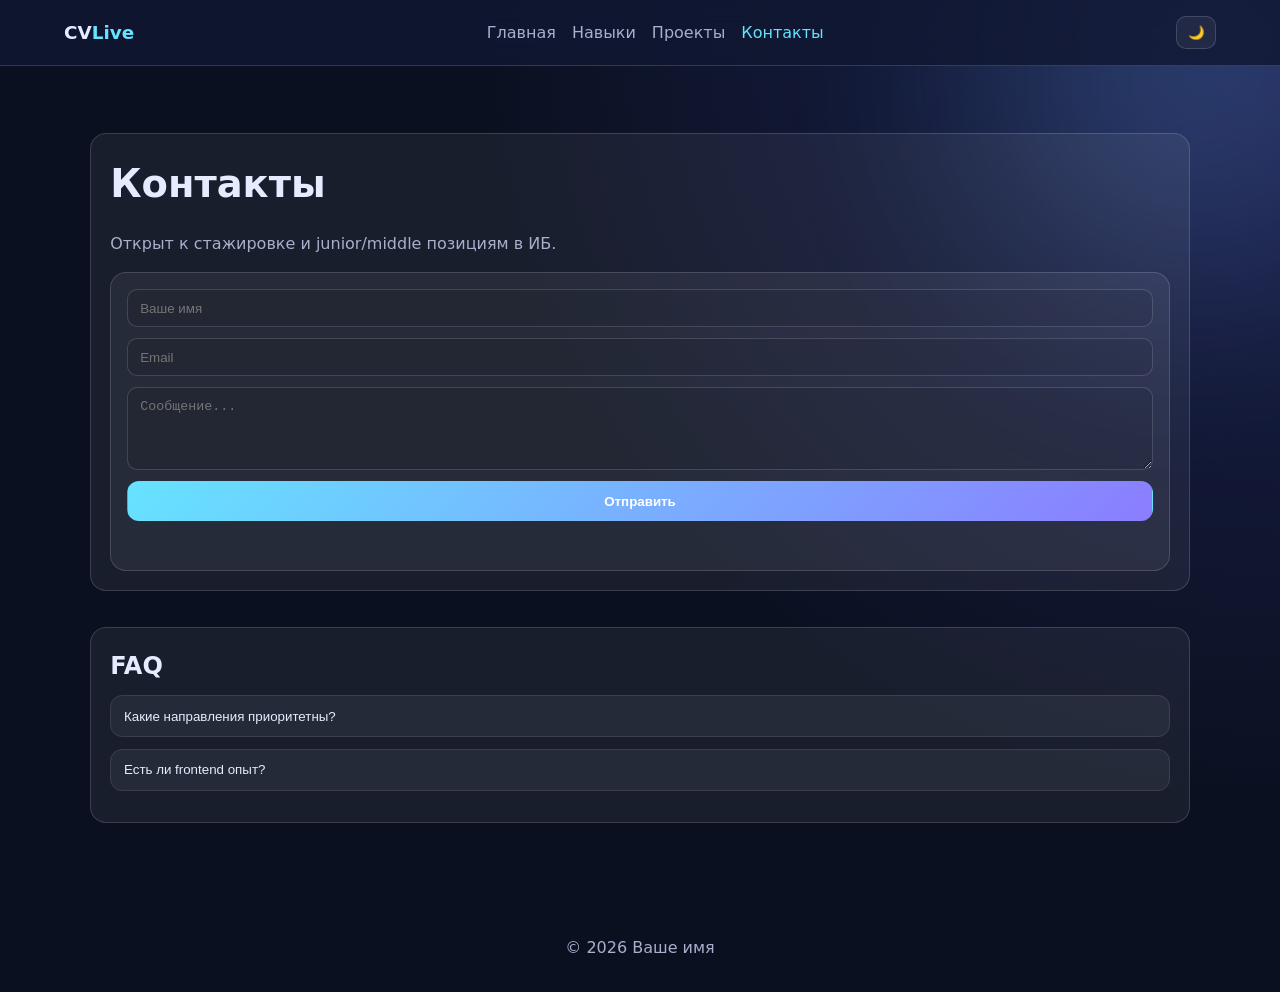
==== contact.html @ aeaad743 "Initial resume website with multilingual UI and project showcase. Co-authored-by: Cursor <cursoragen" ====
<!doctype html>
<html lang="ru">
  <head>
    <meta charset="UTF-8" />
    <meta name="viewport" content="width=device-width, initial-scale=1.0" />
    <title>Контакты | CV Live</title>
    <meta name="theme-color" content="#0b1020" />
    <link rel="manifest" href="manifest.webmanifest" />
    <link rel="icon" href="assets/avatar.svg" type="image/svg+xml" />
    <link rel="stylesheet" href="styles.css" />
  </head>
  <body>
    <div class="background-glow"></div>
    <header class="header">
      <a href="index.html" class="logo">CV<span>Live</span></a>
      <nav class="nav">
        <a href="index.html">Главная</a>
        <a href="skills.html">Навыки</a>
        <a href="projects.html">Проекты</a>
        <a class="active" href="contact.html">Контакты</a>
      </nav>
      <button id="themeToggle" class="theme-toggle" aria-label="Сменить тему">🌙</button>
    </header>

    <main>
      <section class="section reveal">
        <h1>Контакты</h1>
        <p class="hero-text">Открыт к стажировке и junior/middle позициям в ИБ.</p>
        <form id="contactForm" class="contact-form">
          <input type="text" id="name" placeholder="Ваше имя" required />
          <input type="email" id="email" placeholder="Email" required />
          <textarea id="message" rows="4" placeholder="Сообщение..." required></textarea>
          <button class="btn btn-primary" type="submit">Отправить</button>
          <p class="form-status" id="formStatus" aria-live="polite"></p>
        </form>
      </section>

      <section class="section reveal">
        <h2>FAQ</h2>
        <div class="faq-item">
          <button class="faq-btn">Какие направления приоритетны?</button>
          <div class="faq-body">Pentest, AppSec и SOC роли с практическими задачами.</div>
        </div>
        <div class="faq-item">
          <button class="faq-btn">Есть ли frontend опыт?</button>
          <div class="faq-body">Да, умею закрывать secure UI/UX и связку с backend/API.</div>
        </div>
      </section>
    </main>

    <footer class="footer">© <span id="year"></span> Ваше имя</footer>
    <script src="script.js"></script>
  </body>
</html>
---- styles.css ----
:root {
  --bg: #0b1020;
  --bg-soft: #111833;
  --text: #e6ecff;
  --muted: #a8b0cc;
  --accent: #66e3ff;
  --accent-2: #8b7dff;
  --card: rgba(255, 255, 255, 0.06);
  --border: rgba(255, 255, 255, 0.15);
}

body.light {
  --bg: #f5f8ff;
  --bg-soft: #ffffff;
  --text: #18213d;
  --muted: #566188;
  --accent: #0074ff;
  --accent-2: #6f45ff;
  --card: rgba(0, 70, 170, 0.06);
  --border: rgba(0, 70, 170, 0.16);
}

* {
  box-sizing: border-box;
}

html {
  scroll-behavior: smooth;
}

body {
  margin: 0;
  font-family: Inter, system-ui, sans-serif;
  background: radial-gradient(circle at top right, #1b2350 0, var(--bg) 50%);
  color: var(--text);
  line-height: 1.6;
  min-height: 100vh;
  overflow-x: hidden;
}

body.light {
  background: linear-gradient(180deg, #e9f2ff, #f7f9ff 45%, #f5f8ff);
}

.background-glow {
  position: fixed;
  width: 400px;
  height: 400px;
  border-radius: 50%;
  background: linear-gradient(135deg, var(--accent), var(--accent-2));
  filter: blur(120px);
  opacity: 0.22;
  top: -120px;
  right: -120px;
  pointer-events: none;
}

.glow-2 {
  top: auto;
  bottom: -140px;
  left: -120px;
  right: auto;
  opacity: 0.16;
}

.noise {
  position: fixed;
  inset: 0;
  pointer-events: none;
  opacity: 0.06;
  background-image: radial-gradient(circle, #fff 1px, transparent 1px);
  background-size: 3px 3px;
}

.header {
  position: sticky;
  top: 0;
  z-index: 10;
  display: flex;
  align-items: center;
  justify-content: space-between;
  padding: 1rem 5vw;
  backdrop-filter: blur(12px);
  background: color-mix(in srgb, var(--bg-soft) 82%, transparent);
  border-bottom: 1px solid var(--border);
}

.logo {
  font-weight: 800;
  font-size: 1.15rem;
  text-decoration: none;
  color: var(--text);
}

.logo span {
  color: var(--accent);
}

.nav {
  display: flex;
  gap: 1rem;
}

.nav a {
  color: var(--muted);
  text-decoration: none;
  font-weight: 500;
}

.nav a.active {
  color: var(--accent);
}

.nav a:hover {
  color: var(--accent);
}

.theme-toggle {
  border: 1px solid var(--border);
  background: var(--card);
  color: var(--text);
  border-radius: 10px;
  padding: 0.5rem 0.65rem;
  cursor: pointer;
}

.lang-select-wrap {
  display: flex;
  align-items: center;
  gap: 0.4rem;
  border: 1px solid var(--border);
  border-radius: 10px;
  padding: 0.35rem 0.45rem;
  background: var(--card);
}

.lang-select-wrap select {
  border: 1px solid var(--border);
  border-radius: 8px;
  background: transparent;
  color: var(--text);
  padding: 0.25rem 0.4rem;
  min-width: 120px;
}

main {
  width: min(1100px, 92vw);
  margin: 0 auto;
  padding: 2rem 0 5rem;
}

.hero {
  display: grid;
  grid-template-columns: 1.25fr 1fr;
  gap: 1.2rem;
  align-items: center;
  margin-top: 1rem;
}

.kicker {
  color: var(--accent);
  font-weight: 700;
  text-transform: uppercase;
  letter-spacing: 0.12em;
  font-size: 0.78rem;
}

h1,
h2,
h3 {
  margin: 0 0 0.6rem;
}

h1 {
  font-size: clamp(1.9rem, 3vw, 3.2rem);
}

.accent {
  color: var(--accent);
}

.hero-text {
  max-width: 65ch;
  color: var(--muted);
}

.cta-group {
  display: flex;
  gap: 0.8rem;
  margin-top: 1rem;
}

.btn {
  border-radius: 12px;
  padding: 0.7rem 1rem;
  text-decoration: none;
  font-weight: 600;
  border: 1px solid transparent;
  transition: transform 0.2s ease, box-shadow 0.2s ease;
}

.btn:hover {
  transform: translateY(-1px);
}

.btn-primary {
  background: linear-gradient(135deg, var(--accent), var(--accent-2));
  color: white;
}

.btn-ghost {
  color: var(--text);
  border-color: var(--border);
  background: transparent;
  cursor: pointer;
}

.stats-card,
.section,
.project-card,
.contact-form {
  background: var(--card);
  border: 1px solid var(--border);
  border-radius: 16px;
}

.stats-card {
  padding: 1rem;
}

.floating-card {
  transform-style: preserve-3d;
  transition: transform 0.2s ease;
}

.avatar {
  width: 100%;
  max-width: 180px;
  display: block;
  margin: 0 auto 0.8rem;
  border-radius: 18px;
  border: 1px solid var(--border);
  background: linear-gradient(160deg, rgba(255, 255, 255, 0.08), transparent);
}

.stats-card ul {
  margin: 0;
  padding-left: 1rem;
}

.section {
  margin-top: 2.2rem;
  padding: 1.2rem;
}

.ticker-wrap {
  overflow: hidden;
  border: 1px solid var(--border);
  border-radius: 14px;
  background: var(--card);
}

.ticker-track {
  display: flex;
  gap: 0.7rem;
  width: max-content;
  padding: 0.8rem;
  animation: tickerMove 24s linear infinite;
}

.ticker-track span {
  border: 1px solid var(--border);
  border-radius: 999px;
  padding: 0.4rem 0.8rem;
  background: rgba(255, 255, 255, 0.05);
  white-space: nowrap;
}

.ticker-wrap:hover .ticker-track {
  animation-play-state: paused;
}

.filters {
  display: flex;
  flex-wrap: wrap;
  gap: 0.55rem;
  margin-bottom: 0.9rem;
}

.chip {
  border: 1px solid var(--border);
  background: transparent;
  color: var(--text);
  border-radius: 999px;
  padding: 0.42rem 0.8rem;
  cursor: pointer;
}

.chip.active {
  background: linear-gradient(135deg, var(--accent), var(--accent-2));
  color: white;
}

.dashboard-grid {
  display: grid;
  grid-template-columns: repeat(auto-fit, minmax(220px, 1fr));
  gap: 0.9rem;
}

.dashboard-tile {
  border: 1px solid var(--border);
  border-radius: 14px;
  padding: 1rem;
  background: var(--card);
  position: relative;
  overflow: hidden;
}

.dashboard-tile::after {
  content: "";
  position: absolute;
  width: 130px;
  height: 130px;
  border-radius: 50%;
  background: radial-gradient(circle, var(--accent), transparent 65%);
  top: -55px;
  right: -55px;
  opacity: 0.35;
}

.pulse {
  animation: pulseTile 2.8s ease-in-out infinite;
}

.skills-grid,
.projects-grid {
  display: grid;
  gap: 0.8rem;
}

.skills-grid {
  grid-template-columns: repeat(auto-fit, minmax(150px, 1fr));
}

.skills-groups {
  display: grid;
  gap: 1rem;
}

.skills-group h3 {
  margin-bottom: 0.55rem;
  color: var(--accent);
  font-size: 0.95rem;
  letter-spacing: 0.02em;
}

.skills-group.hide {
  display: none;
}

.hide {
  display: none !important;
}

.skills-matrix {
  display: grid;
  gap: 0.75rem;
}

.matrix-row {
  border: 1px solid var(--border);
  border-radius: 12px;
  padding: 0.9rem 1rem;
  background: color-mix(in srgb, var(--card) 92%, transparent);
  overflow: hidden;
}

.matrix-head {
  display: flex;
  align-items: center;
  justify-content: space-between;
  gap: 0.8rem;
  margin-bottom: 0.35rem;
}

.matrix-head h3 {
  margin: 0;
  font-size: 1rem;
}

.matrix-row p {
  margin: 0;
  color: var(--muted);
  overflow-wrap: anywhere;
}

.lang-marquee {
  width: 100%;
  max-width: 100%;
  overflow: hidden;
  border: 1px solid var(--border);
  border-radius: 10px;
  margin-bottom: 0.55rem;
  background: rgba(255, 255, 255, 0.03);
}

.lang-track {
  display: flex;
  gap: 0.55rem;
  width: max-content;
  max-width: none;
  padding: 0.45rem 0.55rem;
  animation: langTicker 24s linear infinite;
  will-change: transform;
}

.lang-marquee:hover .lang-track {
  animation-play-state: paused;
}

.lang-pill {
  display: inline-flex;
  align-items: center;
  gap: 0.35rem;
  border: 1px solid var(--border);
  border-radius: 999px;
  padding: 0.4rem 0.8rem;
  font-size: 0.95rem;
  font-weight: 600;
  color: var(--text);
  background: rgba(255, 255, 255, 0.04);
  white-space: nowrap;
}

.lang-pill img {
  width: 22px;
  height: 22px;
  display: block;
}

.level {
  border-radius: 999px;
  padding: 0.2rem 0.55rem;
  font-size: 0.78rem;
  font-weight: 700;
}

.level-junior {
  background: rgba(102, 227, 255, 0.18);
  color: var(--text);
}

.level-mid {
  background: rgba(139, 125, 255, 0.24);
  color: var(--text);
}

.level-senior {
  background: rgba(255, 166, 77, 0.26);
  color: var(--text);
}

.skill-card {
  border: 1px solid var(--border);
  border-radius: 12px;
  padding: 0.8rem;
  text-align: center;
  font-size: 0.96rem;
  overflow-wrap: anywhere;
  word-break: break-word;
  background: color-mix(in srgb, var(--card) 88%, transparent);
  transition: transform 0.2s ease, opacity 0.2s ease;
}

.skill-card.hide {
  display: none;
}

.projects-grid {
  grid-template-columns: repeat(auto-fill, minmax(230px, 1fr));
}

.projects-strip {
  display: flex;
  gap: 0.9rem;
  overflow-x: auto;
  padding-bottom: 0.45rem;
  scrollbar-width: none;
}

.projects-strip::-webkit-scrollbar {
  display: none;
}

.projects-strip .project-card {
  min-width: 320px;
  flex: 0 0 320px;
  cursor: pointer;
}

.project-card {
  padding: 1rem;
  transition: transform 0.25s ease, box-shadow 0.25s ease;
}

.project-image {
  width: 100%;
  aspect-ratio: 16 / 9;
  object-fit: cover;
  border-radius: 10px;
  border: 1px solid var(--border);
  margin-bottom: 0.75rem;
  display: block;
  background: rgba(255, 255, 255, 0.04);
}

.project-card:hover {
  transform: translateY(-3px);
  box-shadow: 0 10px 35px rgba(0, 0, 0, 0.18);
}

.timeline {
  display: grid;
  grid-template-columns: repeat(auto-fit, minmax(200px, 1fr));
  gap: 0.8rem;
}

.timeline-item {
  border: 1px solid var(--border);
  border-radius: 12px;
  padding: 0.9rem;
  background: color-mix(in srgb, var(--card) 90%, transparent);
}

.timeline-item span {
  font-size: 0.8rem;
  color: var(--accent);
  font-weight: 700;
}

.timeline-item p {
  margin: 0.35rem 0 0;
}

.contact-form {
  padding: 1rem;
  display: grid;
  gap: 0.7rem;
}

input,
textarea {
  border-radius: 10px;
  border: 1px solid var(--border);
  padding: 0.65rem 0.75rem;
  background: rgba(0, 0, 0, 0.07);
  color: var(--text);
}

body.light input,
body.light textarea {
  background: rgba(255, 255, 255, 0.8);
}

.form-status {
  margin: 0.2rem 0 0;
  color: var(--accent);
  min-height: 1.2rem;
}

.footer {
  padding: 2rem;
  text-align: center;
  color: var(--muted);
}

.phone-panel {
  position: fixed;
  right: 1rem;
  top: 50%;
  transform: translate(120%, -50%);
  z-index: 45;
  transition: transform 0.35s ease;
}

.phone-panel.open {
  transform: translate(0, -50%);
}

.phone-shell {
  width: min(320px, 88vw);
  border-radius: 28px;
  border: 1px solid var(--border);
  background: color-mix(in srgb, var(--bg-soft) 93%, transparent);
  backdrop-filter: blur(10px);
  padding: 1rem;
  box-shadow: 0 18px 40px rgba(0, 0, 0, 0.28);
  position: relative;
  animation: phoneFloat 2.2s ease-in-out infinite;
}

.phone-notch {
  width: 92px;
  height: 12px;
  border-radius: 999px;
  background: rgba(255, 255, 255, 0.14);
  margin: 0 auto 0.7rem;
}

.phone-close {
  position: absolute;
  right: 0.7rem;
  top: 0.65rem;
  border: 1px solid var(--border);
  background: transparent;
  color: var(--text);
  border-radius: 8px;
  cursor: pointer;
}

.phone-sub {
  margin-top: -0.25rem;
  color: var(--muted);
}

.phone-contact-list {
  display: grid;
  gap: 0.55rem;
}

.phone-contact-list a {
  text-decoration: none;
  color: var(--text);
  border: 1px solid var(--border);
  border-radius: 10px;
  padding: 0.55rem 0.7rem;
  background: rgba(255, 255, 255, 0.03);
}

.phone-contact-list a:hover {
  border-color: var(--accent);
}

.roadmap-panel {
  margin-top: 0.8rem;
}

.tree-grid {
  display: grid;
  grid-template-columns: repeat(auto-fit, minmax(200px, 1fr));
  gap: 1rem;
  position: relative;
}

.tree-node {
  border: 1px solid var(--border);
  border-radius: 14px;
  padding: 0.85rem;
  background: color-mix(in srgb, var(--card) 90%, transparent);
  position: relative;
}

.tree-node::before {
  content: "";
  position: absolute;
  top: -12px;
  left: 24px;
  width: 2px;
  height: 12px;
  background: linear-gradient(var(--accent), transparent);
}

.modal {
  position: fixed;
  inset: 0;
  background: rgba(5, 8, 20, 0.72);
  display: grid;
  place-items: center;
  padding: 1rem;
  opacity: 0;
  visibility: hidden;
  transition: opacity 0.2s ease, visibility 0.2s ease;
  z-index: 40;
}

.modal.open {
  opacity: 1;
  visibility: visible;
}

.modal-content {
  width: min(540px, 94vw);
  border: 1px solid var(--border);
  border-radius: 16px;
  background: var(--bg-soft);
  padding: 1rem;
  transform: translateY(10px) scale(0.98);
  transition: transform 0.25s ease;
}

.modal.open .modal-content {
  transform: translateY(0) scale(1);
}

.modal-close {
  border: 1px solid var(--border);
  border-radius: 8px;
  background: transparent;
  color: var(--text);
  float: right;
  cursor: pointer;
}

.faq-item {
  border: 1px solid var(--border);
  border-radius: 12px;
  margin-bottom: 0.7rem;
  overflow: hidden;
}

.faq-btn {
  width: 100%;
  text-align: left;
  border: 0;
  padding: 0.8rem;
  background: color-mix(in srgb, var(--card) 92%, transparent);
  color: var(--text);
  cursor: pointer;
}

.faq-body {
  max-height: 0;
  overflow: hidden;
  padding: 0 0.8rem;
  transition: max-height 0.24s ease, padding 0.24s ease;
}

.faq-item.open .faq-body {
  max-height: 120px;
  padding: 0.2rem 0.8rem 0.8rem;
}

.reveal {
  opacity: 0;
  transform: translateY(12px);
  transition: opacity 0.5s ease, transform 0.5s ease;
}

.reveal.visible {
  opacity: 1;
  transform: translateY(0);
}

@media (max-width: 820px) {
  .nav {
    display: none;
  }

  .hero {
    grid-template-columns: 1fr;
  }
}

@media (max-width: 560px) {
  .skills-grid {
    grid-template-columns: 1fr;
  }
}

@keyframes tickerMove {
  from {
    transform: translateX(0);
  }
  to {
    transform: translateX(-50%);
  }
}

@keyframes pulseTile {
  0%,
  100% {
    transform: translateY(0);
  }
  50% {
    transform: translateY(-4px);
  }
}

@keyframes langTicker {
  from {
    transform: translateX(0);
  }
  to {
    transform: translateX(-50%);
  }
}

@keyframes phoneFloat {
  0%,
  100% {
    transform: translateY(0);
  }
  50% {
    transform: translateY(-6px);
  }
}
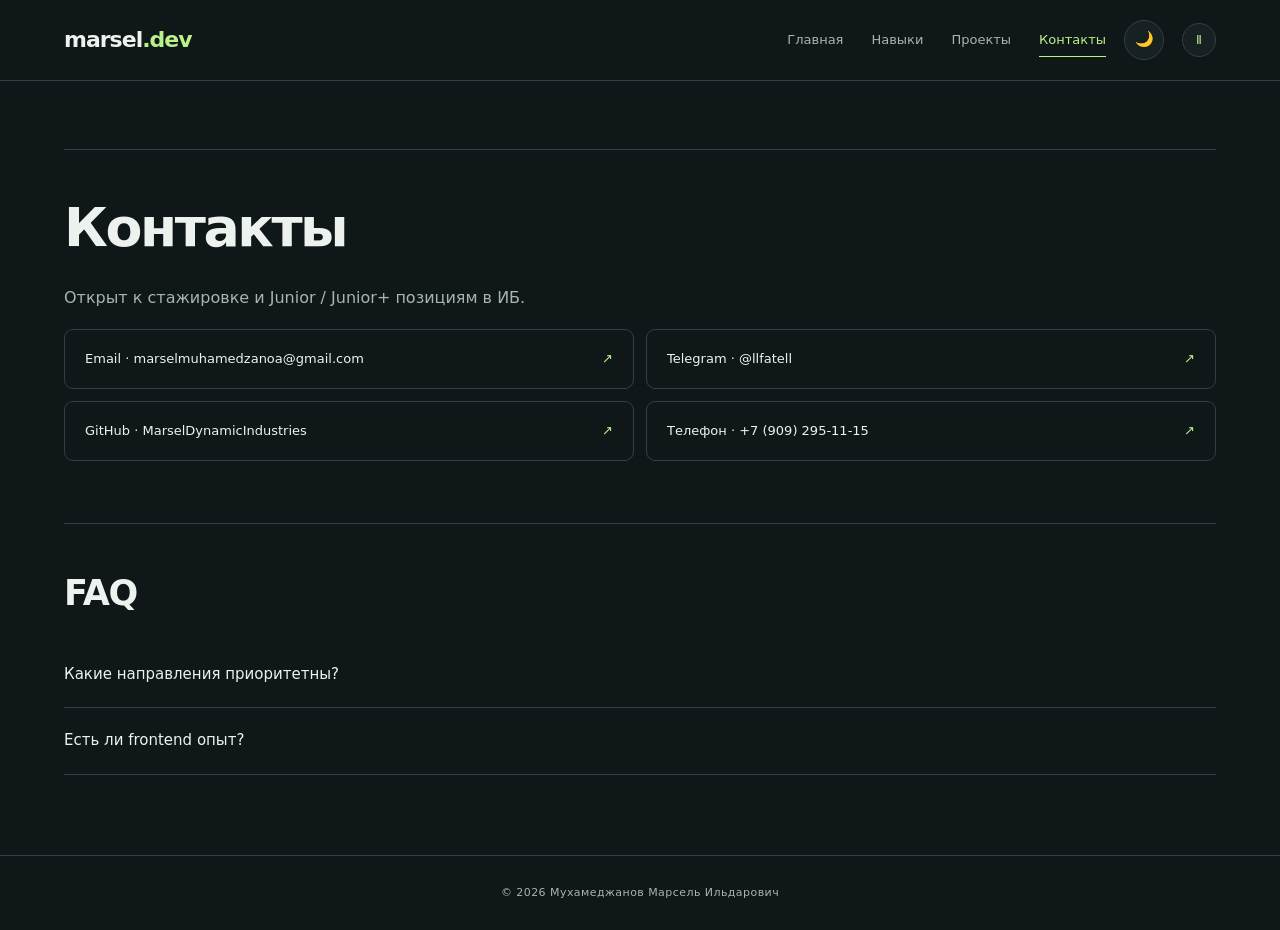
==== commit 23c9e54d: "Add files via upload Обновление портфолио" ====
--- a/contact.html
+++ b/contact.html
@@ -1,54 +1,46 @@
-<!doctype html>
+<!DOCTYPE html>
+
 <html lang="ru">
-  <head>
-    <meta charset="UTF-8" />
-    <meta name="viewport" content="width=device-width, initial-scale=1.0" />
-    <title>Контакты | CV Live</title>
-    <meta name="theme-color" content="#0b1020" />
-    <link rel="manifest" href="manifest.webmanifest" />
-    <link rel="icon" href="assets/avatar.svg" type="image/svg+xml" />
-    <link rel="stylesheet" href="styles.css" />
-  </head>
-  <body>
-    <div class="background-glow"></div>
-    <header class="header">
-      <a href="index.html" class="logo">CV<span>Live</span></a>
-      <nav class="nav">
-        <a href="index.html">Главная</a>
-        <a href="skills.html">Навыки</a>
-        <a href="projects.html">Проекты</a>
-        <a class="active" href="contact.html">Контакты</a>
-      </nav>
-      <button id="themeToggle" class="theme-toggle" aria-label="Сменить тему">🌙</button>
-    </header>
-
-    <main>
-      <section class="section reveal">
-        <h1>Контакты</h1>
-        <p class="hero-text">Открыт к стажировке и junior/middle позициям в ИБ.</p>
-        <form id="contactForm" class="contact-form">
-          <input type="text" id="name" placeholder="Ваше имя" required />
-          <input type="email" id="email" placeholder="Email" required />
-          <textarea id="message" rows="4" placeholder="Сообщение..." required></textarea>
-          <button class="btn btn-primary" type="submit">Отправить</button>
-          <p class="form-status" id="formStatus" aria-live="polite"></p>
-        </form>
-      </section>
-
-      <section class="section reveal">
-        <h2>FAQ</h2>
-        <div class="faq-item">
-          <button class="faq-btn">Какие направления приоритетны?</button>
-          <div class="faq-body">Pentest, AppSec и SOC роли с практическими задачами.</div>
-        </div>
-        <div class="faq-item">
-          <button class="faq-btn">Есть ли frontend опыт?</button>
-          <div class="faq-body">Да, умею закрывать secure UI/UX и связку с backend/API.</div>
-        </div>
-      </section>
-    </main>
-
-    <footer class="footer">© <span id="year"></span> Ваше имя</footer>
-    <script src="script.js"></script>
-  </body>
+<head>
+<meta charset="utf-8"/>
+<meta content="width=device-width, initial-scale=1.0" name="viewport"/>
+<title>Контакты | Марсель Мухамеджанов</title>
+<meta content="#101719" name="theme-color"/>
+<link href="manifest.webmanifest" rel="manifest"/>
+<link href="assets/avatar.svg" rel="icon" type="image/svg+xml"/>
+<link href="styles.css" rel="stylesheet"/>
+</head>
+<body>
+<div class="background-glow"></div>
+<header class="header">
+<a class="logo" href="index.html">marsel<span>.dev</span></a>
+<nav class="nav">
+<a href="index.html">Главная</a>
+<a href="skills.html">Навыки</a>
+<a href="projects.html">Проекты</a>
+<a class="active" href="contact.html">Контакты</a>
+</nav>
+<button aria-label="Сменить тему" class="theme-toggle" id="themeToggle">🌙</button>
+</header>
+<main>
+<section class="section reveal">
+<h1>Контакты</h1>
+<p class="hero-text">Открыт к стажировке и Junior / Junior+ позициям в ИБ.</p>
+<div class="phone-contact-list"><a href="mailto:marselmuhamedzanoa@gmail.com">Email · marselmuhamedzanoa@gmail.com</a><a href="https://t.me/llfatell" rel="noreferrer" target="_blank">Telegram · @llfatell</a><a href="https://github.com/MarselDynamicIndustries" rel="noreferrer" target="_blank">GitHub · MarselDynamicIndustries</a><a href="tel:+79092951115">Телефон · +7 (909) 295-11-15</a></div>
+</section>
+<section class="section reveal">
+<h2>FAQ</h2>
+<div class="faq-item">
+<button class="faq-btn">Какие направления приоритетны?</button>
+<div class="faq-body">Pentest, AppSec и SOC роли с практическими задачами.</div>
+</div>
+<div class="faq-item">
+<button class="faq-btn">Есть ли frontend опыт?</button>
+<div class="faq-body">Есть опыт разработки интерфейсов. Продолжаю изучать frontend и работу с API.</div>
+</div>
+</section>
+</main>
+<footer class="footer">© <span id="year"></span> Мухамеджанов Марсель Ильдарович</footer>
+<script src="script.js"></script>
+</body>
 </html>
--- a/styles.css
+++ b/styles.css
@@ -1,806 +1,24 @@
-:root {
-  --bg: #0b1020;
-  --bg-soft: #111833;
-  --text: #e6ecff;
-  --muted: #a8b0cc;
-  --accent: #66e3ff;
-  --accent-2: #8b7dff;
-  --card: rgba(255, 255, 255, 0.06);
-  --border: rgba(255, 255, 255, 0.15);
-}
-
-body.light {
-  --bg: #f5f8ff;
-  --bg-soft: #ffffff;
-  --text: #18213d;
-  --muted: #566188;
-  --accent: #0074ff;
-  --accent-2: #6f45ff;
-  --card: rgba(0, 70, 170, 0.06);
-  --border: rgba(0, 70, 170, 0.16);
-}
-
-* {
-  box-sizing: border-box;
-}
-
-html {
-  scroll-behavior: smooth;
-}
-
-body {
-  margin: 0;
-  font-family: Inter, system-ui, sans-serif;
-  background: radial-gradient(circle at top right, #1b2350 0, var(--bg) 50%);
-  color: var(--text);
-  line-height: 1.6;
-  min-height: 100vh;
-  overflow-x: hidden;
-}
-
-body.light {
-  background: linear-gradient(180deg, #e9f2ff, #f7f9ff 45%, #f5f8ff);
-}
-
-.background-glow {
-  position: fixed;
-  width: 400px;
-  height: 400px;
-  border-radius: 50%;
-  background: linear-gradient(135deg, var(--accent), var(--accent-2));
-  filter: blur(120px);
-  opacity: 0.22;
-  top: -120px;
-  right: -120px;
-  pointer-events: none;
-}
-
-.glow-2 {
-  top: auto;
-  bottom: -140px;
-  left: -120px;
-  right: auto;
-  opacity: 0.16;
-}
-
-.noise {
-  position: fixed;
-  inset: 0;
-  pointer-events: none;
-  opacity: 0.06;
-  background-image: radial-gradient(circle, #fff 1px, transparent 1px);
-  background-size: 3px 3px;
-}
-
-.header {
-  position: sticky;
-  top: 0;
-  z-index: 10;
-  display: flex;
-  align-items: center;
-  justify-content: space-between;
-  padding: 1rem 5vw;
-  backdrop-filter: blur(12px);
-  background: color-mix(in srgb, var(--bg-soft) 82%, transparent);
-  border-bottom: 1px solid var(--border);
-}
-
-.logo {
-  font-weight: 800;
-  font-size: 1.15rem;
-  text-decoration: none;
-  color: var(--text);
-}
-
-.logo span {
-  color: var(--accent);
-}
-
-.nav {
-  display: flex;
-  gap: 1rem;
-}
-
-.nav a {
-  color: var(--muted);
-  text-decoration: none;
-  font-weight: 500;
-}
-
-.nav a.active {
-  color: var(--accent);
-}
-
-.nav a:hover {
-  color: var(--accent);
-}
-
-.theme-toggle {
-  border: 1px solid var(--border);
-  background: var(--card);
-  color: var(--text);
-  border-radius: 10px;
-  padding: 0.5rem 0.65rem;
-  cursor: pointer;
-}
-
-.lang-select-wrap {
-  display: flex;
-  align-items: center;
-  gap: 0.4rem;
-  border: 1px solid var(--border);
-  border-radius: 10px;
-  padding: 0.35rem 0.45rem;
-  background: var(--card);
-}
-
-.lang-select-wrap select {
-  border: 1px solid var(--border);
-  border-radius: 8px;
-  background: transparent;
-  color: var(--text);
-  padding: 0.25rem 0.4rem;
-  min-width: 120px;
-}
-
-main {
-  width: min(1100px, 92vw);
-  margin: 0 auto;
-  padding: 2rem 0 5rem;
-}
-
-.hero {
-  display: grid;
-  grid-template-columns: 1.25fr 1fr;
-  gap: 1.2rem;
-  align-items: center;
-  margin-top: 1rem;
-}
-
-.kicker {
-  color: var(--accent);
-  font-weight: 700;
-  text-transform: uppercase;
-  letter-spacing: 0.12em;
-  font-size: 0.78rem;
-}
-
-h1,
-h2,
-h3 {
-  margin: 0 0 0.6rem;
-}
-
-h1 {
-  font-size: clamp(1.9rem, 3vw, 3.2rem);
-}
-
-.accent {
-  color: var(--accent);
-}
-
-.hero-text {
-  max-width: 65ch;
-  color: var(--muted);
-}
-
-.cta-group {
-  display: flex;
-  gap: 0.8rem;
-  margin-top: 1rem;
-}
-
-.btn {
-  border-radius: 12px;
-  padding: 0.7rem 1rem;
-  text-decoration: none;
-  font-weight: 600;
-  border: 1px solid transparent;
-  transition: transform 0.2s ease, box-shadow 0.2s ease;
-}
-
-.btn:hover {
-  transform: translateY(-1px);
-}
-
-.btn-primary {
-  background: linear-gradient(135deg, var(--accent), var(--accent-2));
-  color: white;
-}
-
-.btn-ghost {
-  color: var(--text);
-  border-color: var(--border);
-  background: transparent;
-  cursor: pointer;
-}
-
-.stats-card,
-.section,
-.project-card,
-.contact-form {
-  background: var(--card);
-  border: 1px solid var(--border);
-  border-radius: 16px;
-}
-
-.stats-card {
-  padding: 1rem;
-}
-
-.floating-card {
-  transform-style: preserve-3d;
-  transition: transform 0.2s ease;
-}
-
-.avatar {
-  width: 100%;
-  max-width: 180px;
-  display: block;
-  margin: 0 auto 0.8rem;
-  border-radius: 18px;
-  border: 1px solid var(--border);
-  background: linear-gradient(160deg, rgba(255, 255, 255, 0.08), transparent);
-}
-
-.stats-card ul {
-  margin: 0;
-  padding-left: 1rem;
-}
-
-.section {
-  margin-top: 2.2rem;
-  padding: 1.2rem;
-}
-
-.ticker-wrap {
-  overflow: hidden;
-  border: 1px solid var(--border);
-  border-radius: 14px;
-  background: var(--card);
-}
-
-.ticker-track {
-  display: flex;
-  gap: 0.7rem;
-  width: max-content;
-  padding: 0.8rem;
-  animation: tickerMove 24s linear infinite;
-}
-
-.ticker-track span {
-  border: 1px solid var(--border);
-  border-radius: 999px;
-  padding: 0.4rem 0.8rem;
-  background: rgba(255, 255, 255, 0.05);
-  white-space: nowrap;
-}
-
-.ticker-wrap:hover .ticker-track {
-  animation-play-state: paused;
-}
-
-.filters {
-  display: flex;
-  flex-wrap: wrap;
-  gap: 0.55rem;
-  margin-bottom: 0.9rem;
-}
-
-.chip {
-  border: 1px solid var(--border);
-  background: transparent;
-  color: var(--text);
-  border-radius: 999px;
-  padding: 0.42rem 0.8rem;
-  cursor: pointer;
-}
-
-.chip.active {
-  background: linear-gradient(135deg, var(--accent), var(--accent-2));
-  color: white;
-}
-
-.dashboard-grid {
-  display: grid;
-  grid-template-columns: repeat(auto-fit, minmax(220px, 1fr));
-  gap: 0.9rem;
-}
-
-.dashboard-tile {
-  border: 1px solid var(--border);
-  border-radius: 14px;
-  padding: 1rem;
-  background: var(--card);
-  position: relative;
-  overflow: hidden;
-}
-
-.dashboard-tile::after {
-  content: "";
-  position: absolute;
-  width: 130px;
-  height: 130px;
-  border-radius: 50%;
-  background: radial-gradient(circle, var(--accent), transparent 65%);
-  top: -55px;
-  right: -55px;
-  opacity: 0.35;
-}
-
-.pulse {
-  animation: pulseTile 2.8s ease-in-out infinite;
-}
-
-.skills-grid,
-.projects-grid {
-  display: grid;
-  gap: 0.8rem;
-}
-
-.skills-grid {
-  grid-template-columns: repeat(auto-fit, minmax(150px, 1fr));
-}
-
-.skills-groups {
-  display: grid;
-  gap: 1rem;
-}
-
-.skills-group h3 {
-  margin-bottom: 0.55rem;
-  color: var(--accent);
-  font-size: 0.95rem;
-  letter-spacing: 0.02em;
-}
-
-.skills-group.hide {
-  display: none;
-}
-
-.hide {
-  display: none !important;
-}
-
-.skills-matrix {
-  display: grid;
-  gap: 0.75rem;
-}
-
-.matrix-row {
-  border: 1px solid var(--border);
-  border-radius: 12px;
-  padding: 0.9rem 1rem;
-  background: color-mix(in srgb, var(--card) 92%, transparent);
-  overflow: hidden;
-}
-
-.matrix-head {
-  display: flex;
-  align-items: center;
-  justify-content: space-between;
-  gap: 0.8rem;
-  margin-bottom: 0.35rem;
-}
-
-.matrix-head h3 {
-  margin: 0;
-  font-size: 1rem;
-}
-
-.matrix-row p {
-  margin: 0;
-  color: var(--muted);
-  overflow-wrap: anywhere;
-}
-
-.lang-marquee {
-  width: 100%;
-  max-width: 100%;
-  overflow: hidden;
-  border: 1px solid var(--border);
-  border-radius: 10px;
-  margin-bottom: 0.55rem;
-  background: rgba(255, 255, 255, 0.03);
-}
-
-.lang-track {
-  display: flex;
-  gap: 0.55rem;
-  width: max-content;
-  max-width: none;
-  padding: 0.45rem 0.55rem;
-  animation: langTicker 24s linear infinite;
-  will-change: transform;
-}
-
-.lang-marquee:hover .lang-track {
-  animation-play-state: paused;
-}
-
-.lang-pill {
-  display: inline-flex;
-  align-items: center;
-  gap: 0.35rem;
-  border: 1px solid var(--border);
-  border-radius: 999px;
-  padding: 0.4rem 0.8rem;
-  font-size: 0.95rem;
-  font-weight: 600;
-  color: var(--text);
-  background: rgba(255, 255, 255, 0.04);
-  white-space: nowrap;
-}
-
-.lang-pill img {
-  width: 22px;
-  height: 22px;
-  display: block;
-}
-
-.level {
-  border-radius: 999px;
-  padding: 0.2rem 0.55rem;
-  font-size: 0.78rem;
-  font-weight: 700;
-}
-
-.level-junior {
-  background: rgba(102, 227, 255, 0.18);
-  color: var(--text);
-}
-
-.level-mid {
-  background: rgba(139, 125, 255, 0.24);
-  color: var(--text);
-}
-
-.level-senior {
-  background: rgba(255, 166, 77, 0.26);
-  color: var(--text);
-}
-
-.skill-card {
-  border: 1px solid var(--border);
-  border-radius: 12px;
-  padding: 0.8rem;
-  text-align: center;
-  font-size: 0.96rem;
-  overflow-wrap: anywhere;
-  word-break: break-word;
-  background: color-mix(in srgb, var(--card) 88%, transparent);
-  transition: transform 0.2s ease, opacity 0.2s ease;
-}
-
-.skill-card.hide {
-  display: none;
-}
-
-.projects-grid {
-  grid-template-columns: repeat(auto-fill, minmax(230px, 1fr));
-}
-
-.projects-strip {
-  display: flex;
-  gap: 0.9rem;
-  overflow-x: auto;
-  padding-bottom: 0.45rem;
-  scrollbar-width: none;
-}
-
-.projects-strip::-webkit-scrollbar {
-  display: none;
-}
-
-.projects-strip .project-card {
-  min-width: 320px;
-  flex: 0 0 320px;
-  cursor: pointer;
-}
-
-.project-card {
-  padding: 1rem;
-  transition: transform 0.25s ease, box-shadow 0.25s ease;
-}
-
-.project-image {
-  width: 100%;
-  aspect-ratio: 16 / 9;
-  object-fit: cover;
-  border-radius: 10px;
-  border: 1px solid var(--border);
-  margin-bottom: 0.75rem;
-  display: block;
-  background: rgba(255, 255, 255, 0.04);
-}
-
-.project-card:hover {
-  transform: translateY(-3px);
-  box-shadow: 0 10px 35px rgba(0, 0, 0, 0.18);
-}
-
-.timeline {
-  display: grid;
-  grid-template-columns: repeat(auto-fit, minmax(200px, 1fr));
-  gap: 0.8rem;
-}
-
-.timeline-item {
-  border: 1px solid var(--border);
-  border-radius: 12px;
-  padding: 0.9rem;
-  background: color-mix(in srgb, var(--card) 90%, transparent);
-}
-
-.timeline-item span {
-  font-size: 0.8rem;
-  color: var(--accent);
-  font-weight: 700;
-}
-
-.timeline-item p {
-  margin: 0.35rem 0 0;
-}
-
-.contact-form {
-  padding: 1rem;
-  display: grid;
-  gap: 0.7rem;
-}
-
-input,
-textarea {
-  border-radius: 10px;
-  border: 1px solid var(--border);
-  padding: 0.65rem 0.75rem;
-  background: rgba(0, 0, 0, 0.07);
-  color: var(--text);
-}
-
-body.light input,
-body.light textarea {
-  background: rgba(255, 255, 255, 0.8);
-}
-
-.form-status {
-  margin: 0.2rem 0 0;
-  color: var(--accent);
-  min-height: 1.2rem;
-}
-
-.footer {
-  padding: 2rem;
-  text-align: center;
-  color: var(--muted);
-}
-
-.phone-panel {
-  position: fixed;
-  right: 1rem;
-  top: 50%;
-  transform: translate(120%, -50%);
-  z-index: 45;
-  transition: transform 0.35s ease;
-}
-
-.phone-panel.open {
-  transform: translate(0, -50%);
-}
-
-.phone-shell {
-  width: min(320px, 88vw);
-  border-radius: 28px;
-  border: 1px solid var(--border);
-  background: color-mix(in srgb, var(--bg-soft) 93%, transparent);
-  backdrop-filter: blur(10px);
-  padding: 1rem;
-  box-shadow: 0 18px 40px rgba(0, 0, 0, 0.28);
-  position: relative;
-  animation: phoneFloat 2.2s ease-in-out infinite;
-}
-
-.phone-notch {
-  width: 92px;
-  height: 12px;
-  border-radius: 999px;
-  background: rgba(255, 255, 255, 0.14);
-  margin: 0 auto 0.7rem;
-}
-
-.phone-close {
-  position: absolute;
-  right: 0.7rem;
-  top: 0.65rem;
-  border: 1px solid var(--border);
-  background: transparent;
-  color: var(--text);
-  border-radius: 8px;
-  cursor: pointer;
-}
-
-.phone-sub {
-  margin-top: -0.25rem;
-  color: var(--muted);
-}
-
-.phone-contact-list {
-  display: grid;
-  gap: 0.55rem;
-}
-
-.phone-contact-list a {
-  text-decoration: none;
-  color: var(--text);
-  border: 1px solid var(--border);
-  border-radius: 10px;
-  padding: 0.55rem 0.7rem;
-  background: rgba(255, 255, 255, 0.03);
-}
-
-.phone-contact-list a:hover {
-  border-color: var(--accent);
-}
-
-.roadmap-panel {
-  margin-top: 0.8rem;
-}
-
-.tree-grid {
-  display: grid;
-  grid-template-columns: repeat(auto-fit, minmax(200px, 1fr));
-  gap: 1rem;
-  position: relative;
-}
-
-.tree-node {
-  border: 1px solid var(--border);
-  border-radius: 14px;
-  padding: 0.85rem;
-  background: color-mix(in srgb, var(--card) 90%, transparent);
-  position: relative;
-}
-
-.tree-node::before {
-  content: "";
-  position: absolute;
-  top: -12px;
-  left: 24px;
-  width: 2px;
-  height: 12px;
-  background: linear-gradient(var(--accent), transparent);
-}
-
-.modal {
-  position: fixed;
-  inset: 0;
-  background: rgba(5, 8, 20, 0.72);
-  display: grid;
-  place-items: center;
-  padding: 1rem;
-  opacity: 0;
-  visibility: hidden;
-  transition: opacity 0.2s ease, visibility 0.2s ease;
-  z-index: 40;
-}
-
-.modal.open {
-  opacity: 1;
-  visibility: visible;
-}
-
-.modal-content {
-  width: min(540px, 94vw);
-  border: 1px solid var(--border);
-  border-radius: 16px;
-  background: var(--bg-soft);
-  padding: 1rem;
-  transform: translateY(10px) scale(0.98);
-  transition: transform 0.25s ease;
-}
-
-.modal.open .modal-content {
-  transform: translateY(0) scale(1);
-}
-
-.modal-close {
-  border: 1px solid var(--border);
-  border-radius: 8px;
-  background: transparent;
-  color: var(--text);
-  float: right;
-  cursor: pointer;
-}
-
-.faq-item {
-  border: 1px solid var(--border);
-  border-radius: 12px;
-  margin-bottom: 0.7rem;
-  overflow: hidden;
-}
-
-.faq-btn {
-  width: 100%;
-  text-align: left;
-  border: 0;
-  padding: 0.8rem;
-  background: color-mix(in srgb, var(--card) 92%, transparent);
-  color: var(--text);
-  cursor: pointer;
-}
-
-.faq-body {
-  max-height: 0;
-  overflow: hidden;
-  padding: 0 0.8rem;
-  transition: max-height 0.24s ease, padding 0.24s ease;
-}
-
-.faq-item.open .faq-body {
-  max-height: 120px;
-  padding: 0.2rem 0.8rem 0.8rem;
-}
-
-.reveal {
-  opacity: 0;
-  transform: translateY(12px);
-  transition: opacity 0.5s ease, transform 0.5s ease;
-}
-
-.reveal.visible {
-  opacity: 1;
-  transform: translateY(0);
-}
-
-@media (max-width: 820px) {
-  .nav {
-    display: none;
-  }
-
-  .hero {
-    grid-template-columns: 1fr;
-  }
-}
-
-@media (max-width: 560px) {
-  .skills-grid {
-    grid-template-columns: 1fr;
-  }
-}
-
-@keyframes tickerMove {
-  from {
-    transform: translateX(0);
-  }
-  to {
-    transform: translateX(-50%);
-  }
-}
-
-@keyframes pulseTile {
-  0%,
-  100% {
-    transform: translateY(0);
-  }
-  50% {
-    transform: translateY(-4px);
-  }
-}
-
-@keyframes langTicker {
-  from {
-    transform: translateX(0);
-  }
-  to {
-    transform: translateX(-50%);
-  }
-}
-
-@keyframes phoneFloat {
-  0%,
-  100% {
-    transform: translateY(0);
-  }
-  50% {
-    transform: translateY(-6px);
-  }
-}
+:root{color-scheme:dark;--bg:#101719;--bg-soft:#192326;--text:#edf2ee;--muted:#a4b5b3;--accent:#b9f28a;--card:#172023;--border:#304044;--shadow:0 24px 64px #0003}
+body.light{color-scheme:light;--bg:#f3f5ee;--bg-soft:#fff;--text:#1c292a;--muted:#526464;--accent:#3b6c20;--card:#fff;--border:#d5ded4;--shadow:0 24px 64px #213a2410}
+*{box-sizing:border-box}html{scroll-behavior:smooth;scroll-padding-top:110px}body{margin:0;background:var(--bg);color:var(--text);font-family:Inter,system-ui,-apple-system,sans-serif;font-size:15px;line-height:1.7;min-width:320px}button,input,textarea{font:inherit}button,a,summary{-webkit-tap-highlight-color:transparent}button{cursor:pointer}a{color:inherit}button:focus-visible,a:focus-visible,summary:focus-visible,[tabindex]:focus-visible{outline:3px solid var(--accent);outline-offset:5px}::selection{background:var(--accent);color:var(--bg)}[hidden],.hide{display:none!important}.background-glow,.noise{display:none}
+.header{position:sticky;top:0;z-index:30;display:flex;align-items:center;gap:24px;max-width:100%;padding:20px max(5vw,calc((100vw - 1160px)/2));background:var(--bg);border-bottom:1px solid var(--border)}.logo{font-size:22px;font-weight:800;letter-spacing:-1px;text-decoration:none;white-space:nowrap}.logo span{color:var(--accent)}.nav{display:flex;align-items:center;justify-content:center;gap:28px;margin-left:auto}.nav a{font-size:13px;text-decoration:none;color:var(--muted);transition:color .18s}.nav a:hover,.nav a.active{color:var(--accent)}.theme-toggle{display:grid;place-items:center;flex:none;width:40px;height:40px;border:1px solid var(--border);border-radius:50%;background:var(--card);color:var(--text)}
+.language-picker{position:relative;flex:none;font-size:13px}.language-picker summary{list-style:none;display:flex;align-items:center;gap:9px;border:1px solid var(--border);border-radius:24px;padding:9px 13px;background:var(--card);cursor:pointer;min-width:126px}.language-picker summary::-webkit-details-marker{display:none}.language-chevron{margin-left:auto;color:var(--muted)}.language-menu{position:absolute;top:calc(100% + 10px);right:0;width:184px;padding:7px;border:1px solid var(--border);border-radius:16px;background:var(--bg-soft);box-shadow:var(--shadow);max-height:65vh;overflow:auto}.language-menu button{width:100%;display:flex;justify-content:space-between;padding:9px 12px;border:0;border-radius:8px;background:transparent;color:var(--text);text-align:left}.language-menu button span{visibility:hidden}.language-menu button[aria-pressed=true]{color:var(--accent);background:color-mix(in srgb,var(--accent) 9%,var(--bg-soft))}.language-menu button[aria-pressed=true] span{visibility:visible}.language-menu button:hover{background:color-mix(in srgb,var(--accent) 12%,var(--bg-soft))}
+main{width:min(1160px,90vw);margin:auto;padding:54px 0 32px}.hero{display:grid;grid-template-columns:1.25fr 1fr;gap:70px;align-items:center;padding:20px 0 66px}.kicker{margin:0 0 24px;font-size:11px;font-weight:600;letter-spacing:.16em;text-transform:uppercase;color:var(--accent)}.hero .kicker{display:inline-flex;align-items:center;gap:9px;border:1px solid var(--border);border-radius:30px;padding:7px 13px;letter-spacing:.08em}.hero .kicker:before{content:'';width:6px;height:6px;border-radius:50%;background:var(--accent);flex:none}h1,h2,h3,p{margin-top:0}h1{font-size:clamp(32px,4.2vw,57px);line-height:1.13;letter-spacing:-.045em;font-weight:700;margin-bottom:25px}h2{font-size:clamp(26px,3vw,35px);line-height:1.2;letter-spacing:-.035em;margin-bottom:28px}h3{font-size:17px;line-height:1.4;letter-spacing:-.015em;margin-bottom:10px}.accent{color:var(--accent)}.hero-text{color:var(--muted);font-size:16px;max-width:52ch;line-height:1.8}.hero-focus{color:var(--muted);font-family:ui-monospace,monospace;font-size:11px;margin:25px 0;letter-spacing:.025em}.cta-group{display:flex;flex-wrap:wrap;gap:12px;margin-top:28px}.btn{display:inline-flex;align-items:center;justify-content:center;gap:10px;padding:13px 21px;border-radius:8px;border:1px solid var(--border);font-size:13px;font-weight:600;text-decoration:none;transition:transform .18s}.btn:hover{transform:translateY(-2px)}.btn-primary{background:var(--accent);color:var(--bg);border-color:var(--accent)}.btn-primary:after{content:'↗';font-size:18px}.btn-ghost{background:transparent;color:var(--text)}
+.stats-card{border:1px solid var(--border);border-radius:22px;background:var(--card);padding:12px 12px 22px;box-shadow:var(--shadow);min-width:0}.avatar{display:block;width:100%;height:auto;aspect-ratio:1.12;object-fit:cover;object-position:center 38%;border-radius:13px;margin-bottom:22px}.stats-card h3{margin:0 14px 16px;font-size:13px;font-weight:500;color:var(--muted)}.stats-card ul{list-style:none;margin:0;padding:0 14px;display:grid;gap:12px}.stats-card li{font-size:12px;color:var(--muted);border-top:1px solid var(--border);padding-top:12px;line-height:1.6}.stats-card li strong{color:var(--text);font-weight:600}.section{padding:48px 0;border-top:1px solid var(--border);margin-top:14px}.section>p{max-width:85ch;color:var(--muted)}#about{display:grid;grid-template-columns:1fr 2fr;gap:48px}#about p{font-size:16px;margin-bottom:0}.section-intro{margin-top:-12px;margin-bottom:28px;font-size:13px}.skills-matrix{display:grid;grid-template-columns:repeat(2,minmax(0,1fr));gap:14px}.matrix-row{min-width:0;padding:24px;border:1px solid var(--border);border-radius:12px;background:var(--card)}.matrix-head{display:flex;align-items:center;justify-content:space-between;gap:12px;margin-bottom:17px}.matrix-head h3{margin:0;font-size:15px}.matrix-row p{margin:0;font-size:13px;color:var(--muted);line-height:1.85;overflow-wrap:anywhere}.level{display:inline-block;flex:none;border:1px solid var(--border);border-radius:5px;font-family:ui-monospace,monospace;font-size:10px;line-height:1.5;padding:4px 7px;font-weight:500;color:var(--muted)}.level-practice{color:var(--accent);border-color:color-mix(in srgb,var(--accent) 35%,var(--border));background:color-mix(in srgb,var(--accent) 5%,var(--card))}.tech-tags{display:flex;flex-wrap:wrap;gap:7px}.tech-tags span{font-size:11px;color:var(--muted);border:1px solid var(--border);padding:3px 8px;border-radius:5px}
+.projects-strip,.projects-grid{display:grid;grid-template-columns:repeat(3,minmax(0,1fr));gap:16px}.project-card{min-width:0;padding:13px 13px 20px;border:1px solid var(--border);border-radius:12px;background:var(--card);transition:border-color .18s,transform .18s}.project-card.open-modal-btn{cursor:pointer}.project-card:hover{border-color:var(--muted);transform:translateY(-3px)}.project-image{width:100%;aspect-ratio:16/10;object-fit:cover;display:block;border-radius:7px;margin-bottom:20px}.project-card h3,.project-card p{padding:0 8px}.project-card h3{font-size:15px}.project-card p{font-size:12px;line-height:1.85;color:var(--muted);margin:0}.project-card .btn{margin:20px 8px 0}.contact-section{padding:48px 32px;margin:30px 0;background:var(--card);border:1px solid var(--border);border-radius:16px}.contact-section .kicker{margin-bottom:12px}.phone-contact-list{display:grid;grid-template-columns:repeat(2,minmax(0,1fr));gap:12px}.phone-contact-list a{display:flex;align-items:center;justify-content:space-between;gap:12px;border:1px solid var(--border);border-radius:9px;padding:18px 20px;text-decoration:none;font-size:13px;overflow-wrap:anywhere;transition:border-color .18s}.phone-contact-list a:after{content:'↗';color:var(--accent);flex:none}.phone-contact-list a:hover{border-color:var(--accent)}.footer{border-top:1px solid var(--border);padding:28px 5vw;color:var(--muted);text-align:center;font-size:11px;letter-spacing:.04em}
+.modal{position:fixed;inset:0;z-index:50;display:none;place-items:center;padding:24px;background:#060b0dcc;backdrop-filter:blur(7px)}.modal.open{display:grid}.modal-content{position:relative;width:min(560px,100%);max-height:85vh;overflow:auto;padding:40px 30px 30px;background:var(--bg-soft);border:1px solid var(--border);border-radius:18px}.modal-content p{color:var(--muted)}.modal-close{position:absolute;right:12px;top:12px;width:32px;height:32px;border:1px solid var(--border);border-radius:50%;background:var(--card);color:var(--text)}.filters{display:flex;flex-wrap:wrap;gap:8px;margin-bottom:25px}.chip{border:1px solid var(--border);background:var(--card);color:var(--muted);border-radius:6px;padding:8px 14px;font-size:12px}.chip.active{color:var(--bg);background:var(--accent);border-color:var(--accent)}.tree-grid{display:grid;grid-template-columns:repeat(2,minmax(0,1fr));gap:15px}.tree-node{padding:24px;border:1px solid var(--border);border-radius:12px;background:var(--card)}.tree-node p{margin:0;color:var(--muted);font-size:13px}.faq-item{border-bottom:1px solid var(--border)}.faq-btn{padding:20px 0;display:block;width:100%;text-align:left;background:none;border:0;color:var(--text)}.faq-body{display:none;padding-bottom:20px;color:var(--muted)}.faq-item.open .faq-body{display:block}
+@media(min-width:1000px){#skills .matrix-row:first-child{grid-column:1/-1}.hero>div:first-child{padding-bottom:12px}}
+@media(max-width:1000px){.header{gap:14px;padding:16px 5vw}.nav{gap:16px}.hero{gap:30px;grid-template-columns:1.15fr 1fr}h1{font-size:40px}.projects-strip,.projects-grid{grid-template-columns:repeat(2,minmax(0,1fr))}.phone-contact-list{grid-template-columns:1fr}}
+@media(max-width:720px){html{scroll-padding-top:145px}.header{flex-wrap:wrap;gap:10px 14px}.logo{margin-right:auto;font-size:20px}.nav{order:4;width:100%;justify-content:space-between;gap:8px;margin-top:6px}.nav a{font-size:12px}.language-picker{margin-left:auto}.language-picker summary{min-width:115px;padding:7px 11px}.theme-toggle{height:36px;width:36px}.hero{grid-template-columns:1fr;gap:34px;padding-top:0;padding-bottom:34px}.hero>div:first-child{max-width:570px}main{padding-top:36px}h1{font-size:clamp(34px,8vw,50px)}.hero-text{font-size:15px}.hero .kicker{font-size:9px}.stats-card{display:grid;grid-template-columns:40% 1fr;gap:10px;padding:12px}.avatar{grid-row:1/3;height:100%;aspect-ratio:3/4;margin:0}.stats-card h3{align-self:end;margin:5px 4px;font-size:12px}.stats-card ul{padding:0 4px 8px;gap:7px}.stats-card li{font-size:10px;padding-top:7px}#about{grid-template-columns:1fr;gap:0}#about p{font-size:14px}.section{padding:32px 0}.skills-matrix{grid-template-columns:1fr}.matrix-row{padding:20px}.matrix-head h3{font-size:14px}.project-card{padding:10px 10px 18px}.project-card h3{font-size:14px}.project-card p{font-size:12px}.project-image{margin-bottom:16px}.contact-section{padding:28px 20px}.phone-contact-list a{padding:16px 12px;font-size:12px}.tree-grid{grid-template-columns:1fr}}
+@media(max-width:440px){.projects-strip,.projects-grid{grid-template-columns:1fr}.project-image{aspect-ratio:16/9}.stats-card{grid-template-columns:1fr}.avatar{grid-row:auto;aspect-ratio:1.15;height:auto}.stats-card h3{margin-top:12px}.stats-card li{font-size:12px}.stats-card ul{padding:0 8px 10px}.cta-group .btn{flex:1;padding:12px 10px;font-size:12px}.matrix-head{align-items:flex-start}.matrix-head h3{max-width:75%}}
+@media(prefers-reduced-motion:reduce){html{scroll-behavior:auto}*,*:before,*:after{animation:none!important;transition:none!important}}
+/* Portfolio edition: public work, editorial covers and restrained motion. */
+body{isolation:isolate}.header,main,.footer{position:relative}.header{position:sticky}.ambient-field{position:fixed;inset:0;z-index:-1;overflow:hidden;pointer-events:none}.ambient-field i{position:absolute;width:55vw;height:55vw;max-width:800px;max-height:800px;border-radius:50%;background:radial-gradient(circle,#b9f28a0d,transparent 65%);top:-25vw;right:-20vw;animation:ambientDrift 18s ease-in-out infinite alternate}.ambient-field i+ i{top:50vh;left:-30vw;background:radial-gradient(circle,#84d9e20a,transparent 65%);animation-delay:-8s}body.light .ambient-field{opacity:.55}.scroll-progress{position:fixed;left:0;top:0;height:2px;width:100%;z-index:70;background:linear-gradient(90deg,var(--accent),#86dfd8);transform:scaleX(var(--reading-progress,0));transform-origin:left;pointer-events:none}.section-heading .kicker{margin-bottom:14px}.about-copy{min-width:0}.about-copy p{color:var(--muted);font-size:15px;line-height:1.95;margin-bottom:20px!important}.about-copy p:last-child{margin-bottom:0!important}.experience-heading{display:flex;align-items:center;justify-content:space-between;gap:24px}.experience-heading .kicker{margin-bottom:14px}.experience-period{font-family:ui-monospace,monospace;color:var(--muted);font-size:12px}.experience-grid{display:grid;grid-template-columns:repeat(2,minmax(0,1fr));gap:16px}.experience-card{position:relative;border-top:1px solid var(--border);padding:27px 12px 12px 48px}.experience-index{position:absolute;left:0;top:28px;font-family:ui-monospace,monospace;font-size:12px;color:var(--accent)}.experience-card h3{font-size:16px}.experience-card p{color:var(--muted);font-size:13px;line-height:1.85;margin:0}.curated-projects{grid-template-columns:repeat(2,minmax(0,1fr));gap:24px}.curated-projects .project-card{padding:0;overflow:hidden;display:flex;flex-direction:column;border-radius:16px}.project-cover{position:relative;display:block;width:100%;padding:0;margin:0;border:0;border-radius:0;background:#101719;overflow:hidden;perspective:1000px;isolation:isolate}.project-cover .project-image{height:auto;aspect-ratio:3/2;object-fit:cover;border-radius:0;margin:0;transition:transform .7s cubic-bezier(.2,.7,.2,1);transform:scale(1.001) rotateX(var(--tilt-y,0deg)) rotateY(var(--tilt-x,0deg))}.project-cover:after{content:'';position:absolute;inset:0;pointer-events:none;background:radial-gradient(300px circle at var(--pointer-x,50%) var(--pointer-y,50%),#fff2,transparent);opacity:0;transition:opacity .4s}.project-cover:hover:after{opacity:1}.project-cover:hover .project-image{transform:scale(1.045) rotateX(var(--tilt-y,0deg)) rotateY(var(--tilt-x,0deg))}.project-number{position:absolute;left:18px;top:16px;font-family:ui-monospace,monospace;color:#d9e7e2;font-size:11px;letter-spacing:.13em;background:#101719a6;border:1px solid #ffffff25;border-radius:20px;padding:4px 9px}.cover-arrow{display:grid;place-items:center;position:absolute;bottom:16px;right:16px;width:36px;height:36px;border-radius:50%;background:#edf2ee;color:#101719;font-size:20px;transform:translateY(8px);opacity:0;transition:transform .3s,opacity .3s}.project-cover:hover .cover-arrow,.project-cover:focus-visible .cover-arrow{opacity:1;transform:translateY(0)}.project-cover:focus-visible{outline-offset:-5px}.project-copy{display:flex;flex-direction:column;flex:1;padding:25px}.project-stack{font-family:ui-monospace,monospace;color:var(--accent);font-size:10px;letter-spacing:.045em;margin-bottom:12px;overflow-wrap:anywhere}.project-copy h3{padding:0;font-size:21px;letter-spacing:-.03em}.project-copy p{padding:0;font-size:13px;line-height:1.85}.project-actions{display:flex;justify-content:space-between;flex-wrap:wrap;gap:16px;margin-top:auto;padding-top:25px}.project-actions a,.text-button{font-size:12px;font-weight:500;text-decoration:none;background:none;border:0;padding:0;color:var(--text)}.project-actions a:after{content:' ↗';color:var(--accent)}.text-button{color:var(--muted)}.project-actions a:hover,.text-button:hover{color:var(--accent)}.art-note{font-size:10px;color:var(--muted);margin-top:20px}.modal-content{width:min(650px,100%);padding-top:52px}.modal-art{display:block;width:100%;height:auto;aspect-ratio:3/2;object-fit:cover;border-radius:10px;margin-bottom:23px}.modal.open .modal-content{animation:dialogIn .3s cubic-bezier(.2,.7,.2,1) both}.portrait-card{position:relative;box-shadow:0 24px 70px #0003,0 0 0 1px #b9f28a08}.portrait-card .avatar{transition:filter .5s}.portrait-card:hover .avatar{filter:brightness(1.04)}.hero-animated>div:first-child>*{animation:heroIn .85s cubic-bezier(.2,.7,.2,1) both}.hero-animated h1{animation-delay:.1s!important}.hero-animated .hero-text{animation-delay:.18s!important}.hero-animated .hero-focus{animation-delay:.24s!important}.hero-animated .cta-group{animation-delay:.3s!important}.hero-animated .portrait-card{animation:portraitIn 1s .2s cubic-bezier(.2,.7,.2,1) both}.btn-primary{position:relative;overflow:hidden;isolation:isolate}.btn-primary:before{content:'';position:absolute;inset:-100% -50%;background:linear-gradient(110deg,transparent 40%,#fff6 50%,transparent 60%);transform:translateX(-100%);transition:transform .65s;z-index:-1}.btn-primary:hover:before{transform:translateX(100%)}.motion-toggle{display:grid;place-items:center;flex:none;width:34px;height:34px;border:1px solid var(--border);background:var(--card);color:var(--accent);border-radius:50%;font-size:12px;line-height:1}.motion-toggle[aria-pressed=false]{color:var(--muted)}.header{gap:18px}.nav a{position:relative}.nav a:after{content:'';position:absolute;left:0;bottom:-6px;width:100%;height:1px;background:var(--accent);transform:scaleX(0);transform-origin:left;transition:transform .25s}.nav a:hover:after,.nav a.active:after{transform:scaleX(1)}
+.motion-enabled .motion-item,.motion-enabled .motion-heading{transition:opacity .7s ease,transform .7s cubic-bezier(.2,.7,.2,1),border-color .25s;transition-delay:var(--stagger,0ms)}.motion-enabled .motion-pending:not(.is-visible){opacity:0;transform:translateY(22px)}.motion-enabled .motion-pending:focus-within{opacity:1;transform:none}.motion-off *, .motion-off *:before,.motion-off *:after{animation:none!important;transition:none!important}.motion-off .motion-item,.motion-off .motion-heading{opacity:1!important;transform:none!important}.motion-off .project-image{transform:none!important}.motion-off .ambient-field i{animation:none}.motion-off{scroll-behavior:auto}.motion-off~*{scroll-behavior:auto}html:has(body.motion-off){scroll-behavior:auto}
+@keyframes heroIn{from{opacity:0;transform:translateY(16px)}to{opacity:1;transform:translateY(0)}}@keyframes portraitIn{from{opacity:0;transform:translateY(22px) rotate(1deg)}to{opacity:1;transform:translateY(0) rotate(0)}}@keyframes dialogIn{from{opacity:0;transform:translateY(18px) scale(.97)}to{opacity:1;transform:translateY(0) scale(1)}}@keyframes ambientDrift{from{transform:translate(0,0) scale(1)}to{transform:translate(-8vw,8vh) scale(1.15)}}
+@media(hover:none){.cover-arrow{opacity:1;transform:none}.project-card:hover{transform:none}}
+@media(max-width:1000px){.header{gap:12px}.nav{gap:16px}.experience-heading{display:block}.experience-period{margin-top:-12px;margin-bottom:28px}}
+@media(max-width:720px){.header{gap:10px}.language-picker{margin-left:0}.nav{justify-content:space-between}.experience-grid{grid-template-columns:1fr}.experience-card{padding-left:38px}.curated-projects{gap:16px}.project-copy{padding:19px}.project-copy h3{font-size:18px}.project-copy p{font-size:12px}.project-stack{font-size:9px}.project-actions{gap:12px}.about-copy p{font-size:14px!important}.hero-animated .portrait-card{animation-duration:.7s}.motion-toggle{height:30px;width:30px}.experience-heading h2{margin-bottom:25px}}
+@media(max-width:580px){.curated-projects{grid-template-columns:1fr}.project-copy{padding:23px}.project-copy h3{font-size:21px}.project-copy p{font-size:13px}.project-stack{font-size:10px}.modal-content{padding:46px 20px 24px}.project-actions{font-size:12px}}
+@media(prefers-reduced-motion:reduce){html{scroll-behavior:auto!important}*,*:before,*:after{animation:none!important;transition:none!important}.motion-item,.motion-heading{opacity:1!important;transform:none!important}.project-cover .project-image{transform:none!important}}
+@media(max-width:400px){.header{gap:8px}.logo{font-size:18px}.language-picker{font-size:12px}.language-picker summary{min-width:100px;gap:5px;padding:7px 9px}.theme-toggle{width:32px;height:32px}.motion-toggle{width:28px;height:28px}}
